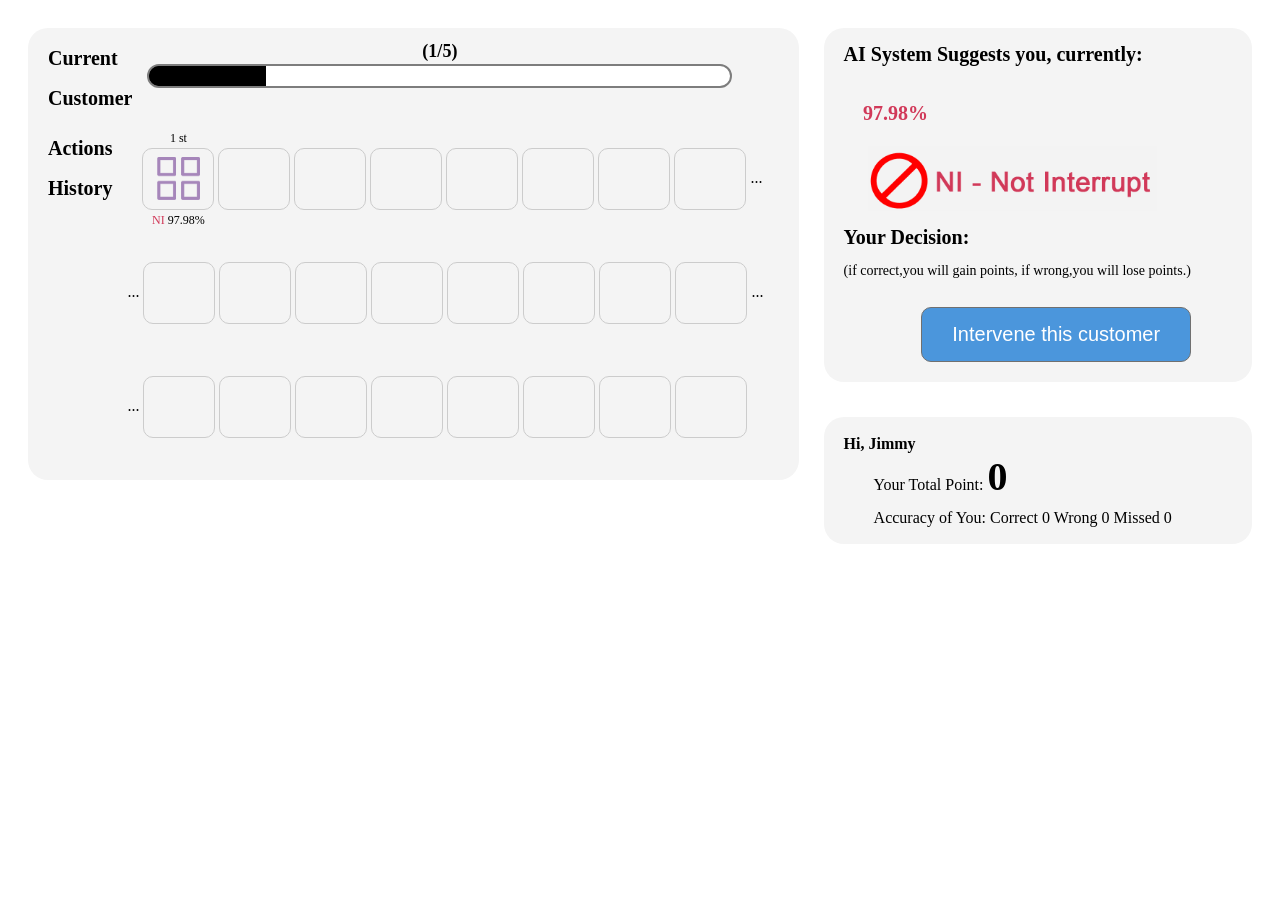
==== session-html-c/html/index.html @ c30568d8 "初始化提交" ====
<!DOCTYPE html>
<html>
<head>
<meta charset="UTF-8">
<meta name="viewport" content="width=device-width, initial-scale=1.0,maximum-scale=1.0,user-scalable=no">
<meta http-equiv="X-UA-Compatible" content="ie=edge, chrome=1">
<meta name="renderer" content="webkit">
<meta name="format-detection" content="telephone=no" />
<title>index</title>
<link rel="stylesheet" href="../css/index.css">
<script src="../js/jquery-1.8.3.min.js"></script>
</head>
<body>
<div class="content" >
	<div class="left" >
		<div class="box">
			<!-- Current Session 开始  -->
			<div class="current-session">
				<div class="cur-left">
						<p>Current</p>	
						<p>Customer</p>	
				</div>
				<div class="cur-right">
					<p class="inline-block">
						(<span id="CurrentSessionCount" >5</span>/<span id="totalSessionCount" >10</span>)
					</p>
					<div class="hbox">
						<div class="col col-vs inline-block">
							<div class="progress progress-sm">
								<div id="process" class="progress-bar progress-bar-green progress-bar-striped" role="progressbar" aria-valuenow="40" aria-valuemin="0" aria-valuemax="100" style="width: 3.33333%;">
								<span class="sr-only"></span>
								</div>
							</div>
						</div>
					</div>
				</div>
			</div>
			<!-- Current Session 开始  -->

			<!-- Current Action 开始  -->
			<!-- Current Action 结束  -->
		

			<!-- Actions History 开始  -->
			<div class="history">
				<div class="cur-left">
					<p>Actions</p>	
					<p>History</p>	
				</div>
				<div class="cur-right" >
					<div class="item-content" style=" margin-left: 15px;">
						<div class="item">
							<p id="actionsNum0"></p>
							<div id="actionsimg0" class="img"></div>
							<p id="actionsinfo0" ></p>
						</div>
						<div class="item">
							<p id="actionsNum1"></p>
							<div id="actionsimg1" class="img" ></div>
							<p id="actionsinfo1" ></p>
						</div>
						<div class="item">
							<p id="actionsNum2"></p>
							<div id="actionsimg2" class="img"></div>
							<p  id="actionsinfo2" ></p>
						</div>
						<div class="item">
							<p id="actionsNum3"></p>
							<div id="actionsimg3" class="img"></div>
							<p  id="actionsinfo3" ></p>
						</div>
						<div class="item">
							<p id="actionsNum4"></p>
							<div id="actionsimg4" class="img"></div>
							<p  id="actionsinfo4" ></p>
						</div>
						<div class="item" >
							<p id="actionsNum5"></p>
							<div id="actionsimg5" class="img"></div>
							<p  id="actionsinfo5" ></p>
						</div>
						<div class="item" >
							<p id="actionsNum6"></p>
							<div id="actionsimg6" class="img"></div>
							<p  id="actionsinfo6" ></p>
						</div>
						<div class="item" >
							<p id="actionsNum7"></p>
							<div id="actionsimg7" class="img"></div>
							<p id="actionsinfo7" ></p>
						</div>
						<div class="item item-point">...</div>
					</div>

					<!-- 第二行 -->
					<div class="item-content">
						<div class="item item-point">...</div>
						<div class="item">
							<p id="actionsNum8"></p>
							<div id="actionsimg8" class="img"></div>
							<p id="actionsinfo8" ></p>
						</div>
						<div class="item">
							<p id="actionsNum9"></p>
							<div id="actionsimg9" class="img"></div>
							<p id="actionsinfo9"></p>
						</div>
						<div class="item" >
							<p id="actionsNum10"></p>
							<div id="actionsimg10" class="img"></div>
							<p id="actionsinfo10"></p>
						</div>
						<div class="item" >
							<p id="actionsNum11"></p>
							<div id="actionsimg11" class="img"></div>
							<p id="actionsinfo11"></p>
						</div>
						<div class="item">
							<p id="actionsNum12"></p>
							<div id="actionsimg12"  class="img"></div>
							<p id="actionsinfo12"></p>
						</div>
						<div class="item" >
							<p id="actionsNum13"></p>
							<div id="actionsimg13"  class="img"></div>
							<p id="actionsinfo13"></p>
						</div>
						<div class="item">
							<p id="actionsNum14" ></p>
							<div  id="actionsimg14" class="img">
							</div>
							<p id="actionsinfo14"></p>
						</div>
						<div class="item" >
							<p id="actionsNum15" ></p>
							<div id="actionsimg15"  class="img">
								
							</div>
							<p id="actionsinfo15"></p>
						</div>
						<div class="item item-point">...</div>
					</div>

					<!-- 第三行 -->
					<div class="item-content">
						<div class="item item-point">...</div>
						<div class="item">
							<p   id="actionsNum16"  ></p>
							<div id="actionsimg16"  class="img">
								
							</div>
							<p id="actionsinfo16"></p>
						</div>
						<div class="item" >
							<p  id="actionsNum17"  ></p>
							<div id="actionsimg17"  class="img">
								
							</div>
							<p id="actionsinfo17"></p>
						</div>
						<div class="item" >
							<p  id="actionsNum18"  ></p>
							<div id="actionsimg18"  class="img">
								
							</div>
							<p id="actionsinfo18"></p>
						</div>
						<div class="item" >
							<p  id="actionsNum19"  ></p>
							<div id="actionsimg19"  class="img">
								
							</div>
							<p id="actionsinfo19"></p>
						</div>
						<div class="item" >
							<p  id="actionsNum20"  ></p>
							<div id="actionsimg20"  class="img">
								
							</div>
							<p id="actionsinfo20"></p>
						</div>
						<div class="item">
							<p  id="actionsNum21"  ></p>
							<div id="actionsimg21"  class="img">
								
							</div>
							<p id="actionsinfo21"></p>
						</div>
						<div class="item">
							<p  id="actionsNum22"  ></p>
							<div id="actionsimg22"  class="img">
								
							</div>
							<p id="actionsinfo22"></p>
						</div>
						<div class="item" id="actions7" >
							<p   id="actionsNum23"  ></p>
							<div id="actionsimg23"  class="img">
								
							</div>
							<p id="actionsinfo23"></p>
						</div>
					</div>
				</div>
			</div>
			<!-- Actions History 结束  -->
		</div>
	</div>

	<div class="right right-top">
		<div class="box" >
			<!-- What`s your prediction 开始 -->
			
			<div>
				<p  class="size20 ">AI System Suggests you, currently:</p>
				<div class="prediction-action">
					<div class="action-text" >
						<span id="currentActionPrediction" class="size20" >40.12%</span>
					</div>
					<div class="action-img" >
						<img id="currentActionImage"  src="../image/predict-NI.png" alt="">
					</div>
				</div>
			</div>
			<div>
				<p class="size20">Your Decision:</p>
				<p class="size14">(if correct,you will gain points, if wrong,you will lose points.)</p>
			</div>
			
			<!-- What`s your prediction 结束 -->
	
			<!-- 提交按钮  开始 -->
			<div class="submit">
				<input id="submitBTN" type="button" value="Intervene this customer"  onclick="showConfident();" />
			</div>
			<!-- 提交按钮  结束 -->
	
		</div>
	</div>
	<div class="right">
		<div class="box" >
			<!-- 个人数据   开始-->
			<div class="grsj">
				<div>
					<span>Hi,</span>
					<span id="userName" >Jimmy</span>
				</div>
				<div class="sj">
					<p>Your Total Point:</p>
					<p id="totalpoint" class="size40" >0</p>
				</div>
				<div class="sj">
					<p>Accuracy of You:</p>
					<p>
						<span class=""> Correct <span id="correct">0</span></span>	   
						<span class=""> Wrong <span id="Wrong">0</span></span>
						<span class=""> Missed <span id="Missed" >0</span></span>
					</p>
				</div>
			</div>
			<!-- 个人数据   结束-->
		</div>
	</div>

	<!-- 弹框提示 开始 -->
	<div id="modal" class="box modal">
			<div class="modal-dialog">
				<div class="modal-content">
					<div class="modal-header">
						<h3 class="text-center ">Result</h3>
					</div>
					<div class="modal-body clearfix">
						<div class="img">
							<img class="dui" src="../image/dui.png" alt="">
							<img class="cuo" src="../image/cuo.png" alt="">
							<img class="missed" src="../image/Missed.png" alt="">
						</div>
						<div class="text">
							<p id="ResultMessage" ></p>
							<p class="size30">&nbsp;&nbsp;&nbsp;&nbsp;<span id="Result" > Gain 10</span></p>
						</div>
					</div>
					<div class="modal-footer">
						<div class="submit">
							<input id="" type="button" value="Next Session >" onclick='nextEven("modal");'>
						</div>
					</div>
				</div>
			</div>
	</div>
	<!-- 弹框提示 结束 -->
	
	<!-- 超时提示 开始 -->
	 <div id="timeOutDiv" class="box modal" >
	 		<div class="modal-dialog">
				<div class="modal-content">
					<div class="modal-header">
						<h3 class="text-center ">Result</h3>
					</div>
					<div class="modal-body clearfix">
						<div id="timeOutMessage" class="text" style="width: 100%;" >
						</div>
					</div>
					<div class="modal-footer">
						<div class="submit">
							<input id="" type="button" value="OK" onclick='nextEven("timeOutDiv");'>
						</div>
					</div>
				</div>
			</div>
	 </div>
	<!-- 超时提示 结束 -->
	
	<!-- How confident are you 开始  -->
	<div id="ConfidenceLevel" class="box modal" >
		<div class="modal-dialog">
				<div class="modal-content">
					<div class="modal-header">
						<h3 class="text-center ">Confidence Level</h3>
					</div>
					<div class="modal-body clearfix" style="padding-top: 20px;padding-bottom: 20px;" >
						<div>
							<p class="size20">How confident are you ?</p>
							<p class="size14">(It won't influence your points. Just choose how confident are you to this decision of intervention. Thanks!)</p>
				
							<div class="prediction">
								<label>
									<input type="radio" name="confidentradio" value="25" id="confidentradio40" context="Very Confident" />Very Confident
								</label>
								<label>
									<input type="radio" name="confidentradio" value="25" id="confidentradio30" context="Confident" />Confident
								</label>
								<label>
									<input type="radio" name="confidentradio" value="25" id="confidentradio20" context="Unconfident" />Unconfident
								</label>
								<label>
									<input type="radio" name="confidentradio" value="25" id="confidentradio10" context="Very Unconfident" />Very Unconfident
								</label>
							</div>
						</div>
					</div>
					<div class="modal-footer">
						<div class="submit">
							<input id="" type="button" value="Confirm" onclick="submitEven();" >
						</div>
					</div>
				</div>
			</div>
	</div>
	<!-- How confident are you 结束  -->

</div>


<script src="../js/index.js"></script>
</body>
</html>
---- session-html-c/css/index.css ----
body {
 background-color: white;
 padding: 3% 10%;
 font: 13px, "Microsoft YaHei", "\u5FAE\u8F6F\u96C5\u9ED1", "Arial", "SimSun"
}
@media (max-width: 1440px) {
    body {
        padding: 20px;
    }
}
@media (min-width:1441px) and (max-width: 2000px) {
    body {
        padding: 3% 5%;
    }
}
a,input,button{outline:none;cursor:pointer;blr:expression(this.onFocus=this.blur());}
p{margin:0;}
.inline-block { display: inline-block; }
.size14 { font-size: 14px; font-weight: normal;}
.size16 { font-size: 16px; font-weight: bold;}
.size20{font-size: 20px; font-weight: bold;}
.size30 { font-size: 30px; font-weight: bold;}
.size40 { font-size: 40px; font-weight: bold;}
.size60 { font-size: 60px; font-weight: bold;    line-height: 70px;}

.content {
    overflow: hidden;
}
.title {
    margin: 5px auto;
    text-align: center;
}
.title img {
    width: 70%;
}
.left  {
    float: left;
    width: 63%;
    height:452px;
    margin-right: 20px;
    background: #f4f4f4;
    border-radius: 20px;
  
}
.right  {
    float: right;
    width: 35%;
    background: #f4f4f4;
    border-radius: 20px;
    line-height: 33px;
    font-size: 16px;
    font-weight: bold;
}
.right-top {
    margin-bottom: 35px;
}
.box {
    padding: 10px 20px;
}
.current-session {
    height: 80px;
    line-height: 80px;
    display: table;
    width: 100%;
    border-spacing: 0;
    table-layout: fixed;
    margin-bottom: 10px;
}
.current-action .cur-right {
    font-weight: normal;
}
.current-action, .history {
    overflow: hidden;
    margin-bottom: 20px;
}
.cur-left {
    float: left;
    display: inline-block;
    font-weight: bold;
    font-size: 20px;
    height: 80px;
    line-height: 40px;
    padding-right: 15px;
}
.cur-right {
    float: left;
    display: inline-block;
    width: 80%;
    /* height: 80px; */
    line-height: 26px;
    font-size: 18px;
    font-weight: bold;
    text-align: center;
   
}
.hbox {
    display: table;
    width: 100%;
    height: 100%;
    border-spacing: 0;
    table-layout: fixed;
}
.col {
    display: table-cell;
    float: none;
    height: 100%;
    vertical-align: top;
}
.progress, .progress-bar {
    background-repeat: repeat-x;
}
.progress {
    height: 20px;
    margin-bottom: 0;
    overflow: hidden;
    background-color: #fff;
    border-radius: 20px;
    border: 2px solid #7d7d7d;
    background-image: linear-gradient(180deg,#fff 0,#fff);
    filter: progid:DXImageTransform.Microsoft.gradient(startColorstr="#ffebebeb",endColorstr="#fff5f5f5",GradientType=0);
}
.progress, .progress-bar {
    background-repeat: repeat-x;
}
.progress-bar {
    float: left;
    width: 0;
    height: 100%;
    font-size: 12px;
    line-height: 20px;
    color: #fff;
    text-align: center;
    background-color: #000;
    transition: width .6s ease;
    background-image: linear-gradient(180deg,#000 0,#000);
    filter: progid:DXImageTransform.Microsoft.gradient(startColorstr="#ff9CC9F3",endColorstr="#ff8BBBE8",GradientType=0);
}
.action-img, .action-text {
    float: left;
    display: inline-block;
    height: 65px;
    
}
.action-img{
	margin-left: 5px;
}
.action-img span {
    display: inline-block;
    width: 250px;
}
.action-text span {
    display: inline-block;
    height: 65px;
    line-height: 65px;
}
.action-text>div {
}
.action-img img {
    display: inline-block;
    height: 65px;
    line-height: 65px;
}
.history .cur-left {
    /* height: 126px; */
    line-height: 40px;
}
.history .cur-right {
    width: 88%;
}
.history .img {
    /* width: 66px; */
    min-width:70px;
    height: 60px;
    /* margin: 4px 0; */
    border: 1px solid #ccc;
    border-radius: 10px;
}
.history .img img {
    height:43px;
    line-height: 60px;
    margin-top: 8px;
    display: inline-block;
}
.history .item-content {
    overflow: hidden;
    margin-bottom: 4px;
}
.history .item-content .item {
    float: left;
    /* width: 91px; */
    height: 110px;
    line-height: 20px;
    font-weight: normal;
    font-size: 16px;
    margin-right: 4px;
}
.history .item-content .item p {
    height: 20px;
    line-height: 20px;
    font-size: 12px;
}
.history .item-content .item-point {
    height: 100px;
    line-height: 100px;
}
.sj {
    padding: 0 0 0 30px;
   margin: 0 auto;
   text-align: left; 
   font-weight: normal;
}
.sj p {
    display: inline-block;
}
.prediction {
    width: 70%;
    margin: 1px auto;
}
.prediction-action{
	width: 90%;
    margin: 10px auto;
    overflow: hidden;
}
.prediction label {
    display: block;
    cursor: pointer;
    line-height: 33px;
    font-size: 16px;
    font-weight: bold;
}

.submit {
    width: 60%;
    margin: 10px auto;
    text-align: center;
}
.submit input {
    font-size: 20px;
    padding: 15px 30px;
    color: #fff;
    border: 1px solid #707070;
    background: #4b96dc;
    border-radius: 10px;
    margin-top: 10px;
}
.current-action-prediction {
    /* display: none; */
}
.cuo {
    display: none;
}

.missed {
    display: none;
}

.modal {
    display: none;
    position: fixed;
    top: 0;
    right: 0;
    bottom: 0;
    left: 0;
    z-index: 1050;
    overflow: hidden;
    -webkit-overflow-scrolling: touch;
    outline: 0;
    background:  rgba(0,0,0,.15);
}
.modal-dialog {
    position: relative;
    width: auto;
    margin-top: 11%;
}
.modal-content {
    position: relative;
    background-clip: padding-box;
    border: 1px solid #999;
    border: 1px solid rgba(0,0,0,.2);
    border-radius: 5px;
    box-shadow: 0 3px 9px rgba(0,0,0,.15);
    transition: top .3s ease,left .3s ease;
    margin: 0 auto;
    top: 0;
    width: 600px;
    background: #fff;
}
.modal-header {
    position: relative;
    height: 100%;
    padding: 2px;
    text-align: center;
    color: #fff;
    background: #000;
    border-bottom: 1px solid #e5e5e5;
    border-radius: 5px 5px 0 0;
}
.modal-body {
    overflow: hidden;
    padding: 40px 20px;
}
.modal-body .img {
    float: left;
    width: 24%;
    margin-right: 20px;
    height: 100px;
    line-height: 100px;
   
}
.modal-body .img .dui {
   height: 76px;
    margin-top: 29%;
    margin-left: 16px;
}
.modal-body .img .cuo {
    height: 76px;
    margin-top: 29%;
    margin-left: 16px;
}
.modal-body .img .missed{
	height: 76px;
    margin-top: 29%;
    margin-left: 16px;
}
.modal-body .text {
    float: left;
    width: 68%;
}
.modal-body .text p {
    margin: 10px auto;
}
.modal-footer .submit input {
    margin-top: 0;
    margin-bottom: 30px;
    padding: 12px 30px;
    color:#000;
    background-color: #fff;
}
.thanks, .welcome .img {
    width: 100%;
    text-align: center;
    margin: 0 auto;
    margin-top: 5%;
}
.thanks p {
    margin: 0 auto;
    font-size: 30px;
    margin-bottom: 20px;
}
.to-google {
    display: inline-block;
    text-align: center;
    font-size: 28px;
    width: 100%;
    color:#080df5;
}
.welcome {
    margin: 0 auto;
    text-align: center;
    
}
.welcome input {
    width: 500px;
    height: 40px;
    line-height: 40px;
    border-radius: 6px;
    margin: 30px auto;
    font-size: 20px;
}
.welcome input.startbtn {
    background: #000;
    color:#fff;
    height: 51px;
    line-height: 51px;
    border-radius: 6px;
    font-size: 26px;
}
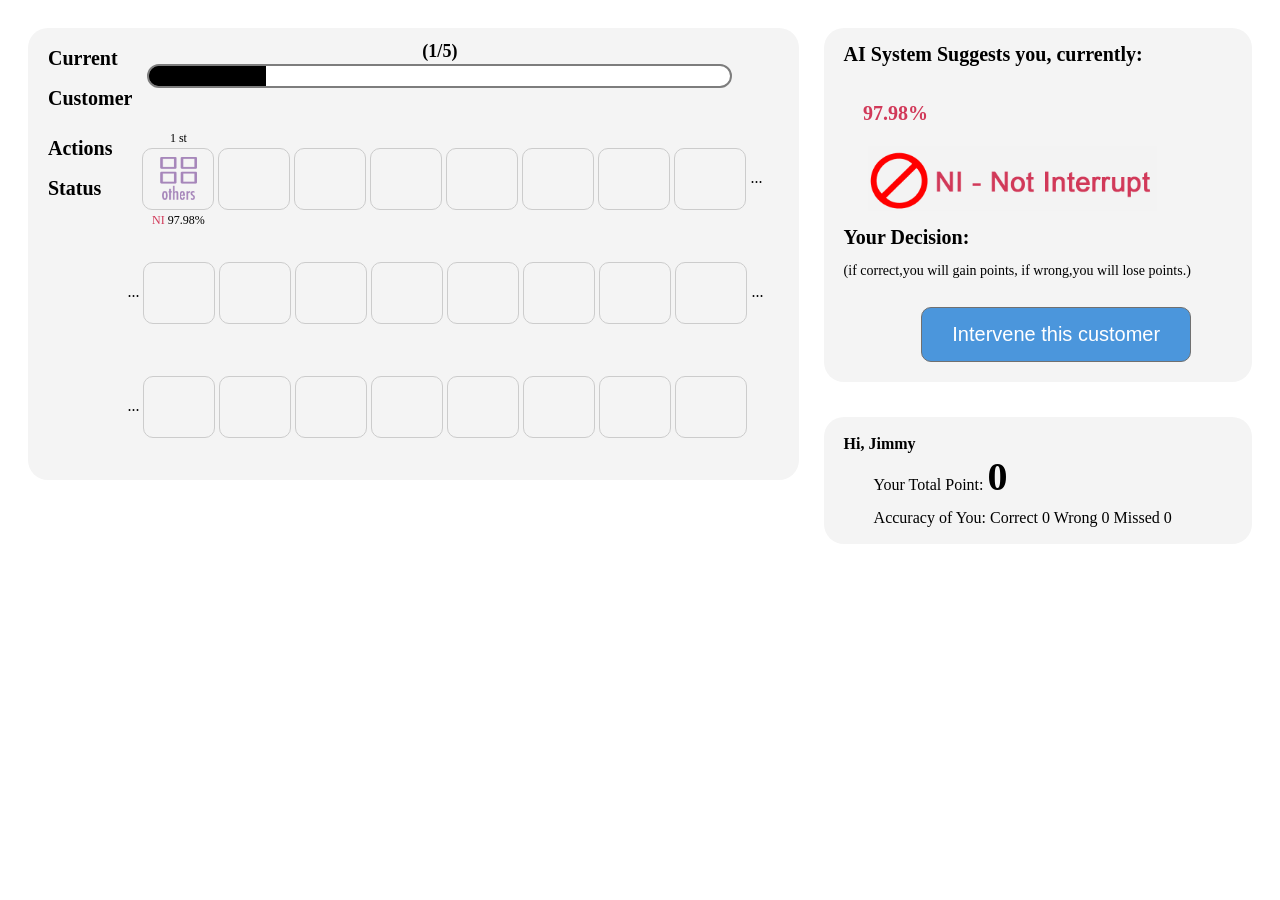
==== commit 29cabd9c: "文字修改" ====
--- a/session-html-c/html/index.html
+++ b/session-html-c/html/index.html
@@ -45,7 +45,7 @@
 			<div class="history">
 				<div class="cur-left">
 					<p>Actions</p>	
-					<p>History</p>	
+					<p>Status</p>	
 				</div>
 				<div class="cur-right" >
 					<div class="item-content" style=" margin-left: 15px;">
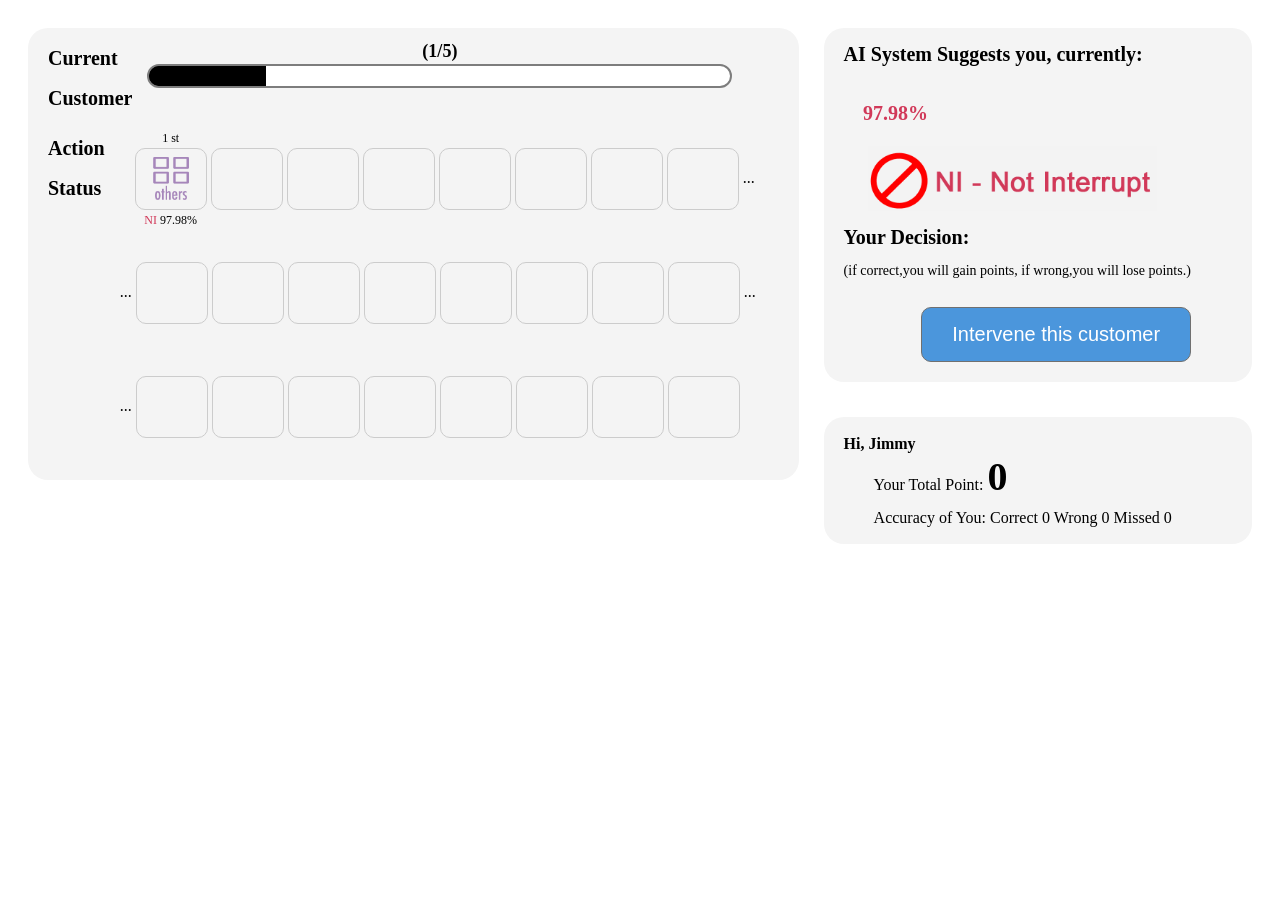
==== commit c359418c: "文字修改" ====
--- a/session-html-c/html/index.html
+++ b/session-html-c/html/index.html
@@ -44,7 +44,7 @@
 			<!-- Actions History 开始  -->
 			<div class="history">
 				<div class="cur-left">
-					<p>Actions</p>	
+					<p>Action</p>	
 					<p>Status</p>	
 				</div>
 				<div class="cur-right" >
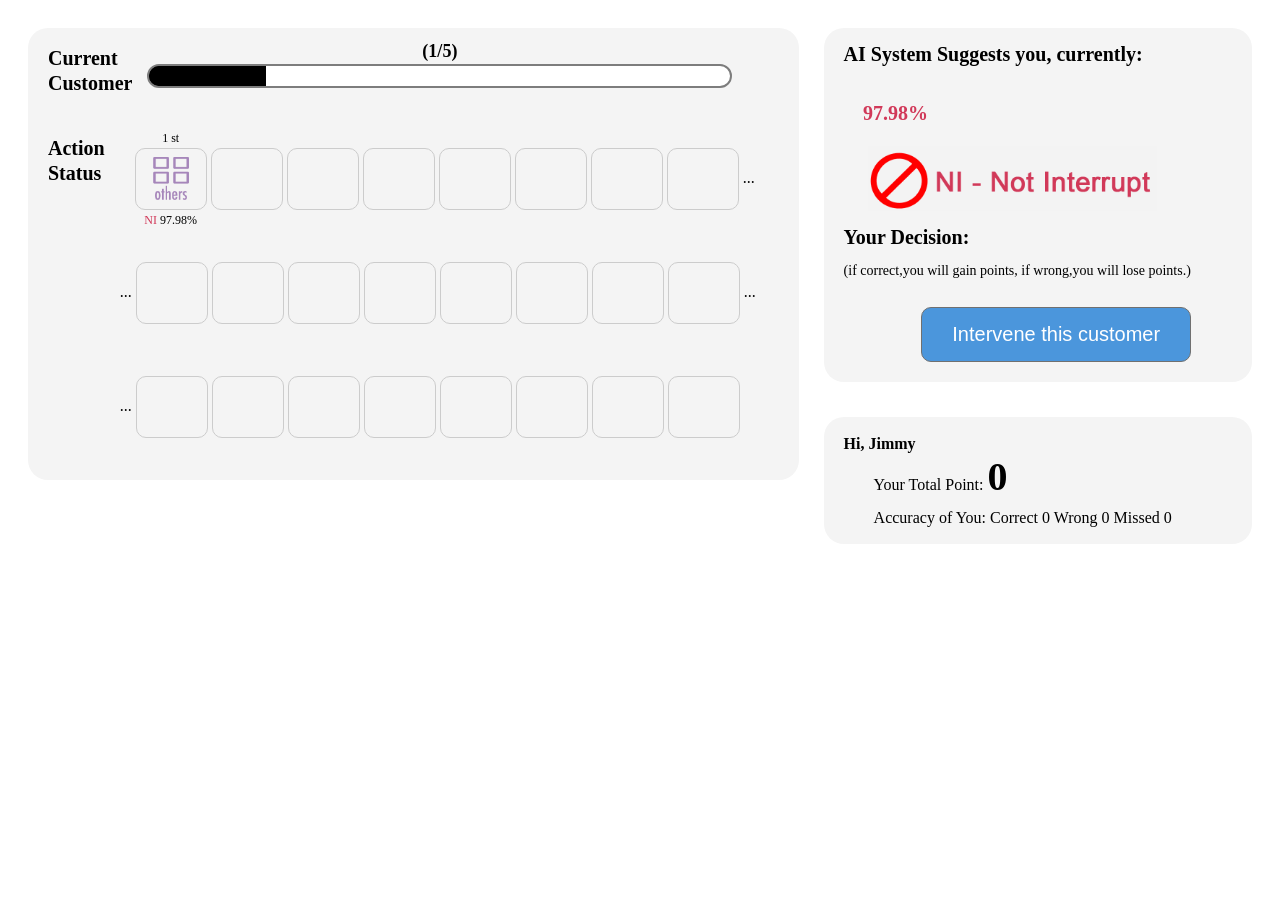
==== commit 247ccc98: "文字行高距离调整" ====
--- a/session-html-c/html/index.html
+++ b/session-html-c/html/index.html
@@ -18,7 +18,7 @@
 			<div class="current-session">
 				<div class="cur-left">
 						<p>Current</p>	
-						<p>Customer</p>	
+						<p class="line-heigth10"  >Customer</p>	
 				</div>
 				<div class="cur-right">
 					<p class="inline-block">
@@ -45,7 +45,7 @@
 			<div class="history">
 				<div class="cur-left">
 					<p>Action</p>	
-					<p>Status</p>	
+					<p class="line-heigth10"  >Status</p>	
 				</div>
 				<div class="cur-right" >
 					<div class="item-content" style=" margin-left: 15px;">
--- a/session-html-c/css/index.css
+++ b/session-html-c/css/index.css
@@ -375,16 +375,19 @@
     border-radius: 6px;
     font-size: 26px;
 }
-
-
-
-
-
-
-
-
-
-
-
-
-
+.line-heigth10{
+	line-height: 10px;
+}
+
+
+
+
+
+
+
+
+
+
+
+
+
